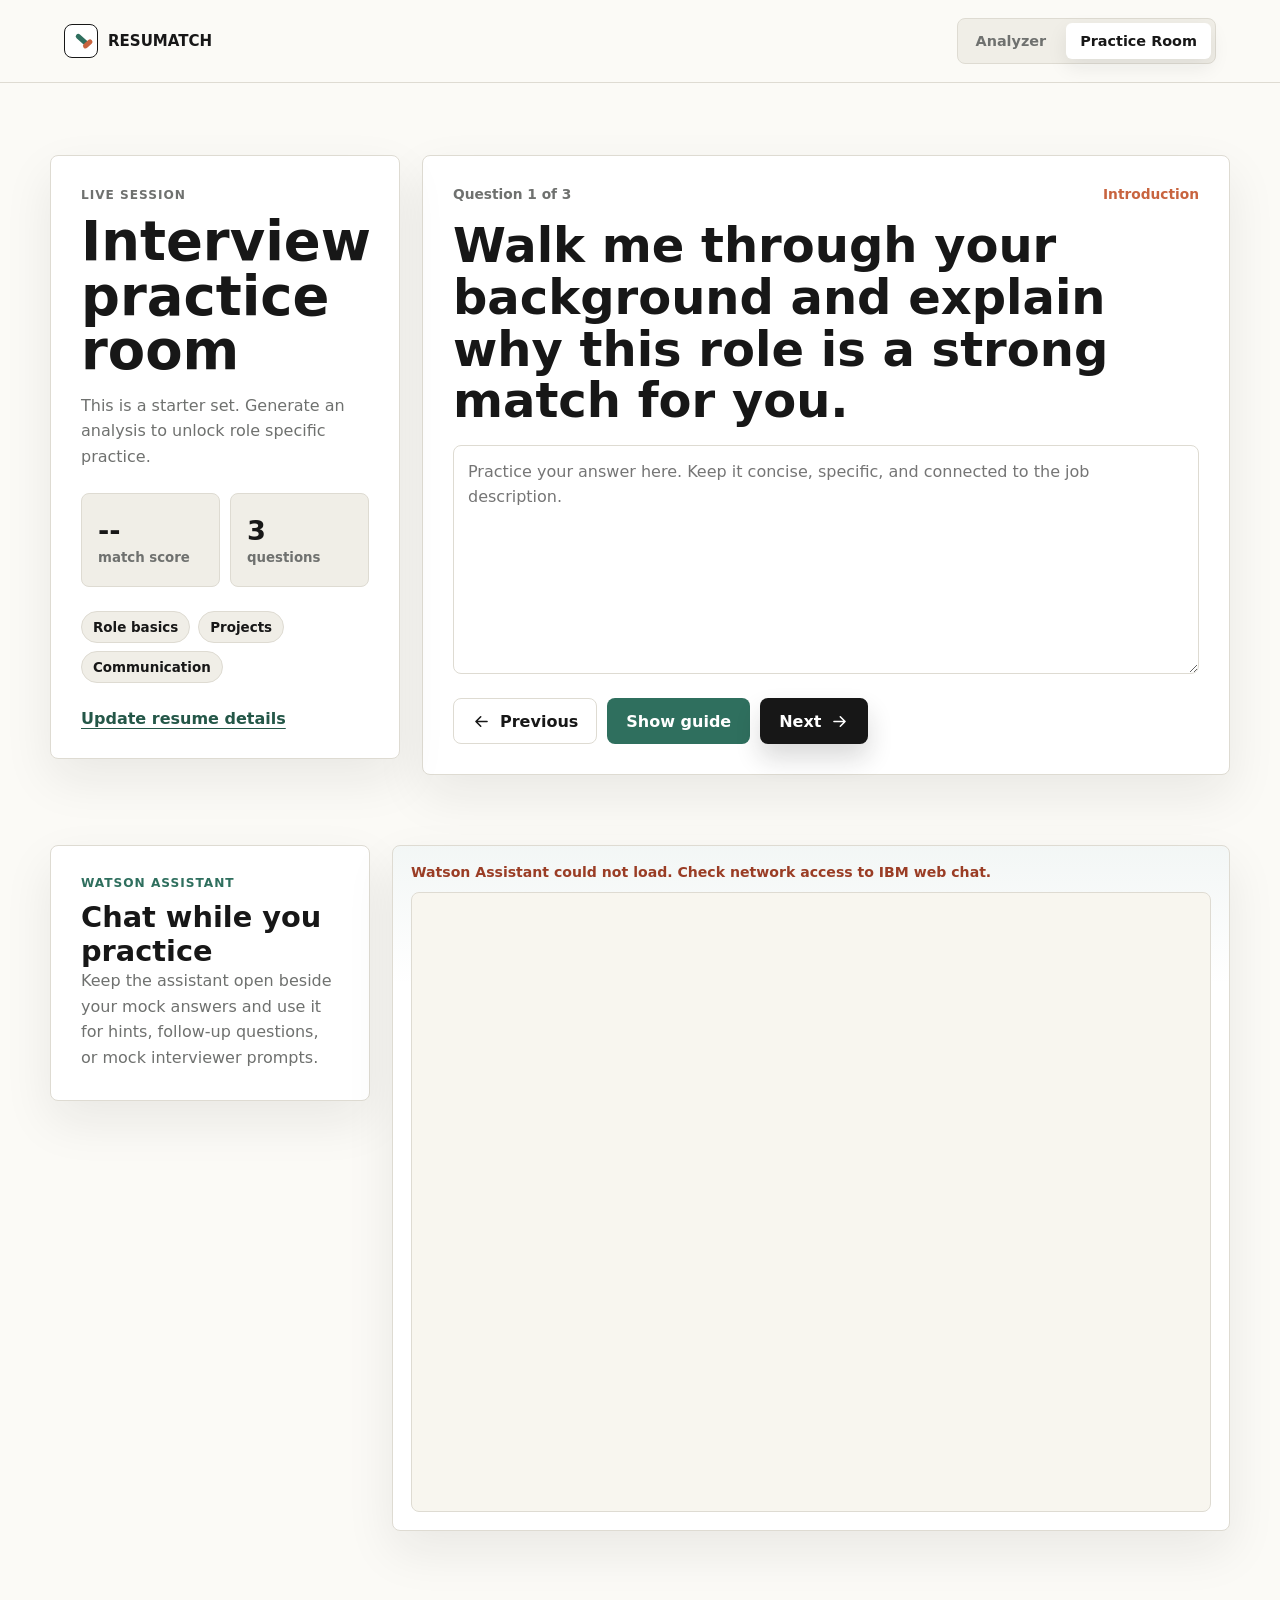
==== practice.html @ 9d56f792 "Prepare ResuMatch for GitHub and Render deployment" ====
<!DOCTYPE html>
<html lang="en">
<head>
  <meta charset="UTF-8">
  <meta name="viewport" content="width=device-width, initial-scale=1.0">
  <title>Practice Room | RESUMATCH</title>
  <link rel="stylesheet" href="styles.css">
</head>
<body data-page="practice">
  <header class="topbar">
    <a class="brand" href="index.html" aria-label="RESUMATCH home">
      <span class="brand-mark" aria-hidden="true">
        <span></span>
        <span></span>
      </span>
      <span>RESUMATCH</span>
    </a>

    <nav class="nav-links" aria-label="Main navigation">
      <a href="index.html">Analyzer</a>
      <a href="practice.html" aria-current="page">Practice Room</a>
    </nav>
  </header>

  <main class="practice-shell">
    <section class="practice-summary" aria-label="Current practice session">
      <p class="eyebrow">Live session</p>
      <h1>Interview practice room</h1>
      <p id="sessionIntro">Generate an analysis on the analyzer page to load role specific questions.</p>

      <div class="session-stats">
        <div>
          <span id="statScore">--</span>
          <small>match score</small>
        </div>
        <div>
          <span id="statCount">0</span>
          <small>questions</small>
        </div>
      </div>

      <div class="topic-stack" id="topicStack"></div>
      <a class="text-link" href="index.html">Update resume details</a>
    </section>

    <section class="question-stage" aria-label="Practice question">
      <div class="stage-topline">
        <span id="questionCounter">Question 1 of 1</span>
        <span id="questionCategory">General</span>
      </div>

      <article class="question-card">
        <h2 id="questionText">Tell me about yourself and the role you are targeting.</h2>
        <textarea id="answerBox" rows="8" placeholder="Practice your answer here. Keep it concise, specific, and connected to the job description."></textarea>

        <div class="tip-box hidden" id="tipBox">
          <strong>Answer guide</strong>
          <p id="tipText"></p>
        </div>
      </article>

      <div class="practice-controls">
        <button class="btn ghost" id="prevQuestion" type="button">
          <svg viewBox="0 0 24 24" aria-hidden="true" focusable="false">
            <path d="M19 12H5M11 6l-6 6 6 6"></path>
          </svg>
          Previous
        </button>
        <button class="btn secondary" id="toggleTip" type="button">Show guide</button>
        <button class="btn primary" id="nextQuestion" type="button">
          Next
          <svg viewBox="0 0 24 24" aria-hidden="true" focusable="false">
            <path d="M5 12h14M13 6l6 6-6 6"></path>
          </svg>
        </button>
      </div>
    </section>
  </main>

  <section class="assistant-preview assistant-preview-standalone" aria-labelledby="practiceAssistantPreviewTitle">
    <div class="assistant-preview-copy">
      <p class="eyebrow">Watson Assistant</p>
      <h2 id="practiceAssistantPreviewTitle">Chat while you practice</h2>
      <p>Keep the assistant open beside your mock answers and use it for hints, follow-up questions, or mock interviewer prompts.</p>
    </div>

    <div class="assistant-preview-shell" data-watson-chat-preview>
      <p class="assistant-preview-status" data-watson-chat-status>Loading Watson Assistant preview...</p>
      <div class="assistant-preview-root" data-watson-chat-root></div>
    </div>
  </section>

  <script src="app.js"></script>
  <script>
  window.watsonAssistantChatOptions = {
    integrationID: "ecd74fbe-e97d-4762-a2fc-ed54a4017837", // The ID of this integration.
    region: "au-syd", // The region your integration is hosted in.
    serviceInstanceID: "1b7c3b6d-06b8-4756-804f-31b10918d720", // The ID of your service instance.
    onLoad: async (instance) => { await instance.render(); }
  };
  setTimeout(function(){
    const t=document.createElement('script');
    t.src="https://web-chat.global.assistant.watson.appdomain.cloud/versions/" + (window.watsonAssistantChatOptions.clientVersion || 'latest') + "/WatsonAssistantChatEntry.js";
    document.head.appendChild(t);
  });
</script>
</body>
</html>
---- styles.css ----
:root {
  --ink: #171717;
  --muted: #6f716f;
  --line: #dedbd2;
  --paper: #fbfaf6;
  --surface: #ffffff;
  --accent: #2f6f5e;
  --accent-dark: #245748;
  --warm: #c8643f;
  --soft: #f0eee7;
  --shadow: 0 20px 50px rgba(23, 23, 23, 0.08);
}

* {
  box-sizing: border-box;
}

html {
  min-height: 100%;
}

body {
  min-height: 100%;
  margin: 0;
  color: var(--ink);
  background: var(--paper);
  font-family: Inter, ui-sans-serif, system-ui, -apple-system, BlinkMacSystemFont, "Segoe UI", Arial, sans-serif;
}

button,
input,
select,
textarea {
  font: inherit;
}

button,
a {
  -webkit-tap-highlight-color: transparent;
}

a {
  color: inherit;
  text-decoration: none;
}

.topbar {
  position: sticky;
  top: 0;
  z-index: 10;
  display: flex;
  align-items: center;
  justify-content: space-between;
  gap: 24px;
  padding: 18px clamp(18px, 5vw, 64px);
  background: rgba(251, 250, 246, 0.92);
  border-bottom: 1px solid var(--line);
  backdrop-filter: blur(18px);
}

.brand {
  display: inline-flex;
  align-items: center;
  gap: 10px;
  font-size: 0.94rem;
  font-weight: 800;
  letter-spacing: 0;
}

.brand-mark {
  position: relative;
  width: 34px;
  height: 34px;
  display: inline-grid;
  place-items: center;
  border: 1px solid var(--ink);
  border-radius: 8px;
  background: var(--surface);
}

.brand-mark span {
  position: absolute;
  width: 16px;
  height: 5px;
  border-radius: 999px;
  background: var(--accent);
}

.brand-mark span:first-child {
  transform: rotate(42deg) translateY(-2px);
}

.brand-mark span:last-child {
  width: 11px;
  background: var(--warm);
  transform: rotate(-42deg) translate(3px, 6px);
}

.nav-links {
  display: flex;
  align-items: center;
  gap: 6px;
  padding: 4px;
  background: var(--soft);
  border: 1px solid var(--line);
  border-radius: 8px;
}

.nav-links a {
  min-height: 36px;
  display: inline-flex;
  align-items: center;
  justify-content: center;
  padding: 0 14px;
  color: var(--muted);
  border-radius: 6px;
  font-size: 0.9rem;
  font-weight: 700;
  white-space: nowrap;
}

.nav-links a[aria-current="page"] {
  color: var(--ink);
  background: var(--surface);
  box-shadow: 0 8px 20px rgba(23, 23, 23, 0.08);
}

.app-shell,
.practice-shell {
  width: min(1180px, calc(100% - 36px));
  margin: 0 auto;
}

.intro-strip {
  display: grid;
  grid-template-columns: minmax(0, 1fr) minmax(260px, 390px);
  gap: clamp(24px, 5vw, 56px);
  align-items: center;
  min-height: 280px;
  padding: clamp(30px, 6vw, 72px) 0 clamp(22px, 5vw, 42px);
}

.eyebrow {
  margin: 0 0 10px;
  color: var(--accent);
  font-size: 0.76rem;
  font-weight: 800;
  letter-spacing: 0.08em;
  text-transform: uppercase;
}

h1,
h2,
h3,
p {
  margin-top: 0;
}

h1 {
  max-width: 760px;
  margin-bottom: 0;
  font-size: clamp(2.2rem, 7vw, 5.6rem);
  line-height: 0.96;
  letter-spacing: 0;
}

h2 {
  margin-bottom: 0;
  font-size: clamp(1.25rem, 3vw, 1.8rem);
  letter-spacing: 0;
}

h3 {
  margin-bottom: 8px;
  font-size: 1rem;
  letter-spacing: 0;
}

.process-visual {
  display: grid;
  grid-template-columns: 1fr auto;
  grid-template-rows: auto auto;
  gap: 12px;
  align-items: center;
}

.visual-doc,
.visual-questions,
.visual-match {
  border: 1px solid var(--line);
  border-radius: 8px;
  background: var(--surface);
  box-shadow: var(--shadow);
}

.visual-doc {
  min-height: 190px;
  padding: 24px;
}

.visual-doc span,
.visual-questions span {
  display: block;
  height: 10px;
  margin-bottom: 14px;
  border-radius: 999px;
  background: var(--soft);
}

.visual-doc span:first-child {
  width: 52%;
  height: 18px;
  background: var(--ink);
}

.visual-doc span:nth-child(2) {
  width: 80%;
}

.visual-doc span:nth-child(3) {
  width: 64%;
}

.visual-match {
  width: 112px;
  height: 112px;
  display: grid;
  place-items: center;
  text-align: center;
  border-color: rgba(47, 111, 94, 0.32);
  background: var(--accent);
  color: #ffffff;
}

.visual-match strong {
  display: block;
  font-size: 2.1rem;
  line-height: 1;
}

.visual-match span {
  display: block;
  margin-top: 3px;
  font-size: 0.78rem;
  font-weight: 700;
}

.visual-questions {
  grid-column: 1 / -1;
  min-height: 86px;
  padding: 20px;
}

.visual-questions span:first-child {
  width: 88%;
  background: #ead5cb;
}

.visual-questions span:nth-child(2) {
  width: 70%;
}

.visual-questions span:nth-child(3) {
  width: 46%;
  margin-bottom: 0;
}

.workspace {
  display: grid;
  grid-template-columns: minmax(0, 1.05fr) minmax(330px, 0.95fr);
  gap: 22px;
  align-items: start;
  padding-bottom: 70px;
}

.assistant-preview {
  display: grid;
  grid-template-columns: minmax(260px, 320px) minmax(0, 1fr);
  gap: 22px;
  align-items: start;
  margin: 0 0 70px;
}

.assistant-preview-standalone {
  width: min(1180px, calc(100% - 36px));
  margin: 0 auto 70px;
}

.assistant-preview-copy,
.assistant-preview-shell {
  border: 1px solid var(--line);
  border-radius: 8px;
  background: var(--surface);
  box-shadow: var(--shadow);
}

.assistant-preview-copy {
  padding: clamp(20px, 3vw, 30px);
}

.assistant-preview-copy p:last-child {
  margin-bottom: 0;
  color: var(--muted);
  line-height: 1.6;
}

.assistant-preview-shell {
  padding: 18px;
  background:
    linear-gradient(180deg, rgba(47, 111, 94, 0.06), rgba(47, 111, 94, 0) 140px),
    var(--surface);
}

.assistant-preview-status {
  margin-bottom: 12px;
  color: var(--muted);
  font-size: 0.88rem;
  font-weight: 700;
}

.assistant-preview-status[data-state="ready"] {
  color: var(--accent-dark);
}

.assistant-preview-status[data-state="error"] {
  color: #9a3d25;
}

.assistant-preview-root {
  min-height: 620px;
  border: 1px solid var(--line);
  border-radius: 8px;
  background: #f8f6ef;
  position: relative;
  overflow: hidden;
}

.input-panel,
.results-panel,
.practice-summary,
.question-stage {
  border: 1px solid var(--line);
  border-radius: 8px;
  background: var(--surface);
  box-shadow: var(--shadow);
}

.input-panel,
.results-panel {
  padding: clamp(20px, 3vw, 30px);
}

.section-heading {
  margin-bottom: 22px;
}

.input-panel label {
  display: grid;
  gap: 9px;
  margin-bottom: 18px;
  color: var(--ink);
  font-weight: 700;
}

.input-panel label span,
.field-grid label span {
  font-size: 0.9rem;
}

.file-drop {
  position: relative;
  min-height: 116px;
  grid-template-columns: auto 1fr;
  align-items: center;
  gap: 16px;
  padding: 18px;
  border: 1px dashed #b9b4a9;
  border-radius: 8px;
  background: #f8f6ef;
  cursor: pointer;
  transition: border-color 160ms ease, background 160ms ease;
}

.file-drop:hover,
.file-drop.dragging {
  border-color: var(--accent);
  background: #f1f7f4;
}

.file-drop input {
  position: absolute;
  inset: 0;
  width: 100%;
  height: 100%;
  opacity: 0;
  cursor: pointer;
}

.file-drop strong {
  display: block;
  margin-bottom: 5px;
  font-size: 1rem;
}

.file-drop small {
  color: var(--muted);
  font-weight: 600;
}

.upload-status {
  display: block;
  margin-top: 8px;
  color: var(--muted);
  font-size: 0.82rem;
  font-weight: 700;
  line-height: 1.35;
}

.file-drop.ready .upload-status {
  color: var(--accent-dark);
}

.file-drop.error .upload-status {
  color: #9a3d25;
}

.upload-progress {
  width: min(280px, 100%);
  height: 8px;
  display: block;
  margin-top: 10px;
  overflow: hidden;
  border: 0;
  border-radius: 999px;
  background: var(--soft);
}

.upload-progress::-webkit-progress-bar {
  background: var(--soft);
  border-radius: 999px;
}

.upload-progress::-webkit-progress-value {
  background: var(--accent);
  border-radius: 999px;
}

.upload-progress::-moz-progress-bar {
  background: var(--accent);
  border-radius: 999px;
}

.file-icon {
  width: 48px;
  height: 48px;
  display: inline-grid;
  place-items: center;
  border-radius: 8px;
  background: var(--surface);
  border: 1px solid var(--line);
}

svg {
  width: 19px;
  height: 19px;
  fill: none;
  stroke: currentColor;
  stroke-width: 2;
  stroke-linecap: round;
  stroke-linejoin: round;
}

.file-icon svg {
  width: 26px;
  height: 26px;
  color: var(--accent);
}

.field-grid {
  display: grid;
  grid-template-columns: 1fr 180px;
  gap: 14px;
}

input,
select,
textarea {
  width: 100%;
  border: 1px solid var(--line);
  border-radius: 8px;
  color: var(--ink);
  background: var(--surface);
  outline: none;
}

input,
select {
  min-height: 48px;
  padding: 0 13px;
}

textarea {
  min-height: 180px;
  padding: 14px;
  resize: vertical;
  line-height: 1.55;
}

input:focus,
select:focus,
textarea:focus {
  border-color: var(--accent);
  box-shadow: 0 0 0 4px rgba(47, 111, 94, 0.13);
}

.button-row,
.practice-controls {
  display: flex;
  align-items: center;
  flex-wrap: wrap;
  gap: 10px;
}

.btn {
  min-height: 46px;
  display: inline-flex;
  align-items: center;
  justify-content: center;
  gap: 9px;
  padding: 0 18px;
  border: 1px solid transparent;
  border-radius: 8px;
  font-weight: 800;
  cursor: pointer;
  transition: transform 160ms ease, box-shadow 160ms ease, background 160ms ease;
}

.btn:hover {
  transform: translateY(-1px);
}

.btn.primary {
  color: #ffffff;
  background: var(--ink);
  box-shadow: 0 14px 26px rgba(23, 23, 23, 0.16);
}

.btn.secondary {
  color: #ffffff;
  background: var(--accent);
}

.btn.ghost {
  color: var(--ink);
  border-color: var(--line);
  background: var(--surface);
}

.btn.full-width {
  width: 100%;
}

.empty-state {
  min-height: 460px;
  display: grid;
  place-items: center;
  text-align: center;
  color: var(--muted);
}

.empty-state p {
  max-width: 310px;
  margin: 0 auto;
  line-height: 1.6;
}

.empty-graphic {
  width: 136px;
  height: 136px;
  display: grid;
  place-items: center;
  margin: 0 auto 18px;
  border-radius: 8px;
  background: var(--soft);
}

.empty-graphic span {
  width: 82px;
  height: 10px;
  display: block;
  margin: 5px 0;
  border-radius: 999px;
  background: var(--surface);
}

.empty-graphic span:nth-child(2) {
  width: 54px;
  background: #d8ebe4;
}

.empty-graphic span:nth-child(3) {
  width: 70px;
  background: #ead5cb;
}

.hidden {
  display: none !important;
}

.analysis-card {
  display: grid;
  gap: 22px;
}

.score-row {
  display: grid;
  grid-template-columns: auto 1fr;
  gap: 16px;
  align-items: center;
}

.score-ring {
  --score: 0%;
  width: 108px;
  height: 108px;
  display: grid;
  place-items: center;
  border-radius: 50%;
  background: conic-gradient(var(--accent) var(--score), var(--soft) 0);
}

.score-ring::before {
  content: "";
  position: absolute;
}

.score-ring span {
  width: 78px;
  height: 78px;
  display: grid;
  place-items: center;
  border-radius: 50%;
  background: var(--surface);
  font-size: 1.4rem;
  font-weight: 800;
}

#fitSummary {
  margin-bottom: 0;
  color: var(--muted);
  line-height: 1.5;
}

.mini-section {
  padding-top: 18px;
  border-top: 1px solid var(--line);
}

.chip-list,
.topic-stack {
  display: flex;
  flex-wrap: wrap;
  gap: 8px;
}

.chip {
  display: inline-flex;
  min-height: 32px;
  align-items: center;
  padding: 0 11px;
  border: 1px solid var(--line);
  border-radius: 999px;
  color: var(--ink);
  background: var(--soft);
  font-size: 0.84rem;
  font-weight: 800;
}

.question-list {
  display: grid;
  gap: 10px;
  margin: 0;
  padding-left: 22px;
}

.question-list li {
  color: var(--muted);
  line-height: 1.5;
}

.toast {
  position: fixed;
  left: 50%;
  bottom: 22px;
  z-index: 20;
  min-width: min(340px, calc(100vw - 32px));
  padding: 13px 16px;
  color: #ffffff;
  background: var(--ink);
  border-radius: 8px;
  box-shadow: var(--shadow);
  text-align: center;
  font-weight: 700;
  opacity: 0;
  transform: translate(-50%, 18px);
  pointer-events: none;
  transition: opacity 180ms ease, transform 180ms ease;
}

.toast.show {
  opacity: 1;
  transform: translate(-50%, 0);
}

.practice-shell {
  display: grid;
  grid-template-columns: minmax(280px, 350px) minmax(0, 1fr);
  gap: 22px;
  padding: clamp(28px, 6vw, 72px) 0 70px;
}

.practice-summary,
.question-stage {
  padding: clamp(20px, 3vw, 30px);
}

.practice-summary {
  position: sticky;
  top: 92px;
  align-self: start;
}

.practice-summary h1 {
  font-size: clamp(2rem, 5vw, 3.4rem);
  line-height: 1;
  margin-bottom: 14px;
}

.practice-summary p {
  color: var(--muted);
  line-height: 1.6;
}

.session-stats {
  display: grid;
  grid-template-columns: 1fr 1fr;
  gap: 10px;
  margin: 24px 0;
}

.session-stats div {
  min-height: 94px;
  display: grid;
  align-content: center;
  gap: 4px;
  padding: 16px;
  border: 1px solid var(--line);
  border-radius: 8px;
  background: var(--soft);
}

.session-stats span {
  font-size: 1.7rem;
  font-weight: 800;
}

.session-stats small {
  color: var(--muted);
  font-weight: 700;
}

.topic-stack {
  margin-bottom: 22px;
}

.text-link {
  display: inline-flex;
  margin-top: 4px;
  color: var(--accent-dark);
  font-weight: 800;
  text-decoration: underline;
  text-underline-offset: 4px;
}

.question-stage {
  min-height: 620px;
  display: grid;
  grid-template-rows: auto 1fr auto;
  gap: 18px;
}

.stage-topline {
  display: flex;
  align-items: center;
  justify-content: space-between;
  gap: 12px;
  color: var(--muted);
  font-size: 0.86rem;
  font-weight: 800;
}

.stage-topline span:last-child {
  color: var(--warm);
}

.question-card {
  display: grid;
  align-content: start;
  gap: 18px;
}

.question-card h2 {
  max-width: 850px;
  font-size: clamp(1.6rem, 4vw, 3rem);
  line-height: 1.08;
}

.tip-box {
  padding: 16px;
  border: 1px solid rgba(200, 100, 63, 0.32);
  border-radius: 8px;
  background: #fbf1ec;
}

.tip-box strong {
  display: block;
  margin-bottom: 8px;
}

.tip-box p {
  margin-bottom: 0;
  color: #5d4a42;
  line-height: 1.6;
}

@media (max-width: 900px) {
  .topbar {
    position: static;
    align-items: flex-start;
    flex-direction: column;
  }

  .intro-strip,
  .workspace,
  .practice-shell,
  .assistant-preview {
    grid-template-columns: 1fr;
  }

  .practice-summary {
    position: static;
  }

  .empty-state {
    min-height: 280px;
  }
}

@media (max-width: 620px) {
  .app-shell,
  .practice-shell,
  .assistant-preview-standalone {
    width: min(100% - 24px, 1180px);
  }

  .nav-links {
    width: 100%;
  }

  .nav-links a {
    flex: 1;
    padding-inline: 10px;
  }

  .intro-strip {
    min-height: auto;
  }

  .process-visual {
    grid-template-columns: 1fr;
  }

  .visual-match {
    width: 100%;
    height: 86px;
  }

  .field-grid,
  .score-row,
  .session-stats,
  .assistant-preview {
    grid-template-columns: 1fr;
  }

  .button-row .btn,
  .practice-controls .btn {
    width: 100%;
  }

  .stage-topline {
    align-items: flex-start;
    flex-direction: column;
  }
}
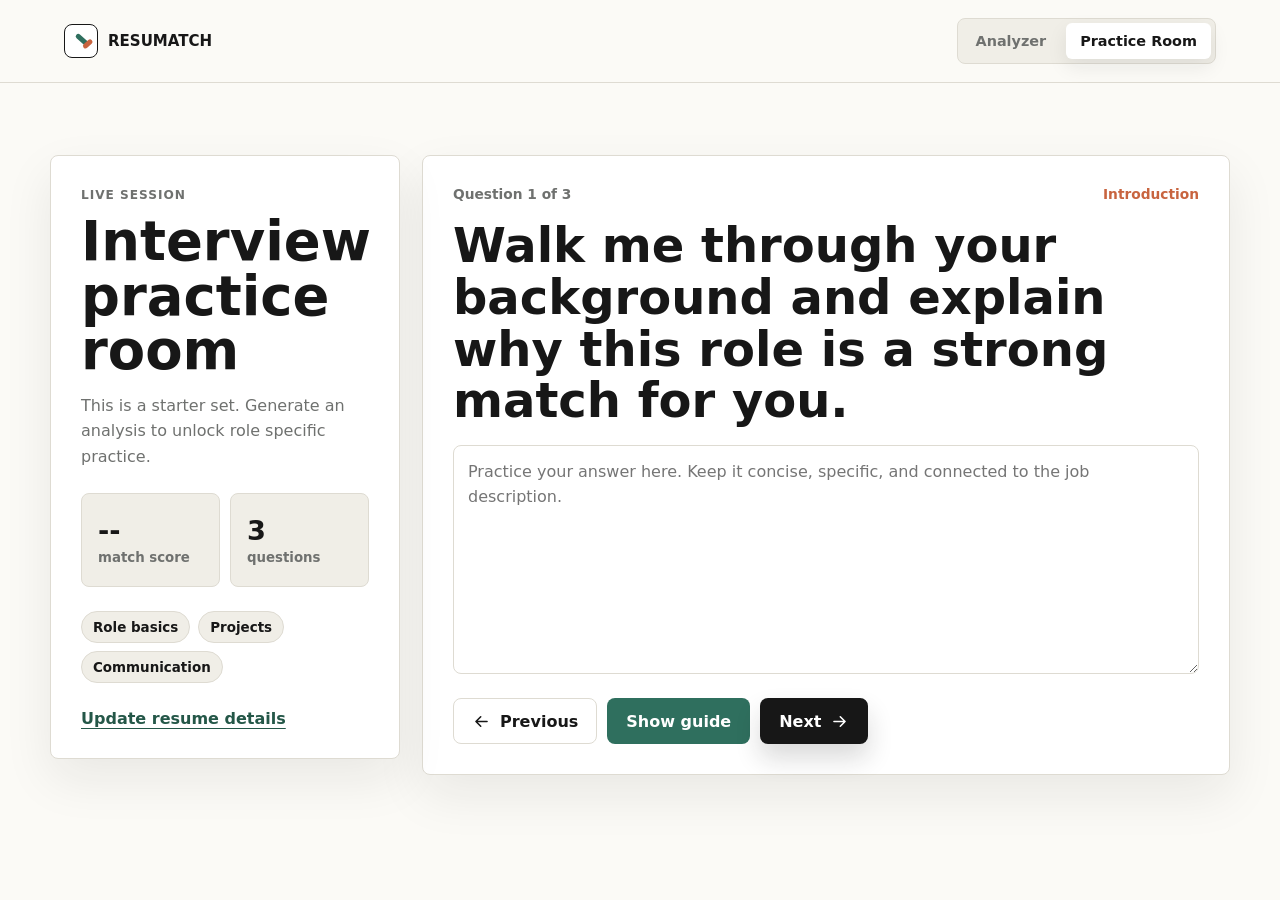
==== commit 1e615f30: "Remove Watson Assistant integration from practice.html Removed Watson Assistant preview section and " ====
--- a/practice.html
+++ b/practice.html
@@ -77,32 +77,7 @@
     </section>
   </main>
 
-  <section class="assistant-preview assistant-preview-standalone" aria-labelledby="practiceAssistantPreviewTitle">
-    <div class="assistant-preview-copy">
-      <p class="eyebrow">Watson Assistant</p>
-      <h2 id="practiceAssistantPreviewTitle">Chat while you practice</h2>
-      <p>Keep the assistant open beside your mock answers and use it for hints, follow-up questions, or mock interviewer prompts.</p>
-    </div>
-
-    <div class="assistant-preview-shell" data-watson-chat-preview>
-      <p class="assistant-preview-status" data-watson-chat-status>Loading Watson Assistant preview...</p>
-      <div class="assistant-preview-root" data-watson-chat-root></div>
-    </div>
-  </section>
 
   <script src="app.js"></script>
-  <script>
-  window.watsonAssistantChatOptions = {
-    integrationID: "ecd74fbe-e97d-4762-a2fc-ed54a4017837", // The ID of this integration.
-    region: "au-syd", // The region your integration is hosted in.
-    serviceInstanceID: "1b7c3b6d-06b8-4756-804f-31b10918d720", // The ID of your service instance.
-    onLoad: async (instance) => { await instance.render(); }
-  };
-  setTimeout(function(){
-    const t=document.createElement('script');
-    t.src="https://web-chat.global.assistant.watson.appdomain.cloud/versions/" + (window.watsonAssistantChatOptions.clientVersion || 'latest') + "/WatsonAssistantChatEntry.js";
-    document.head.appendChild(t);
-  });
-</script>
 </body>
 </html>
